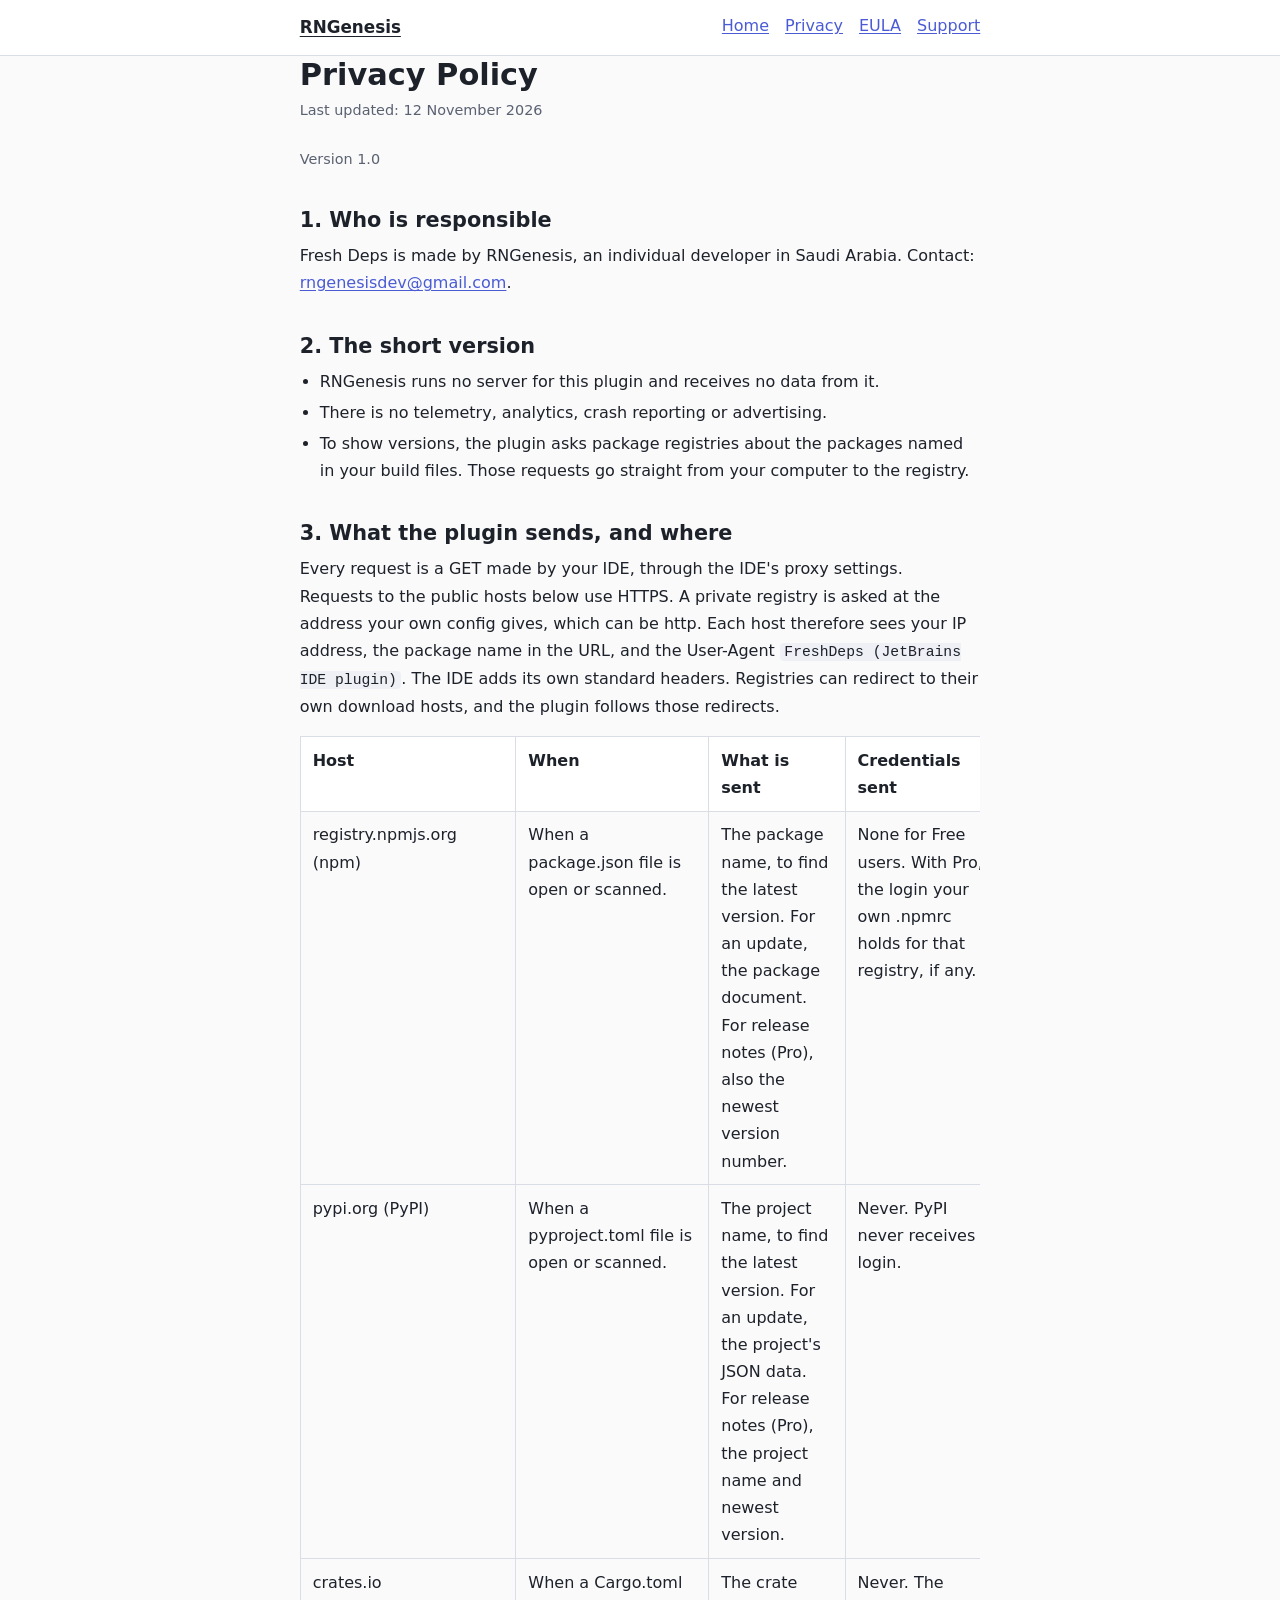
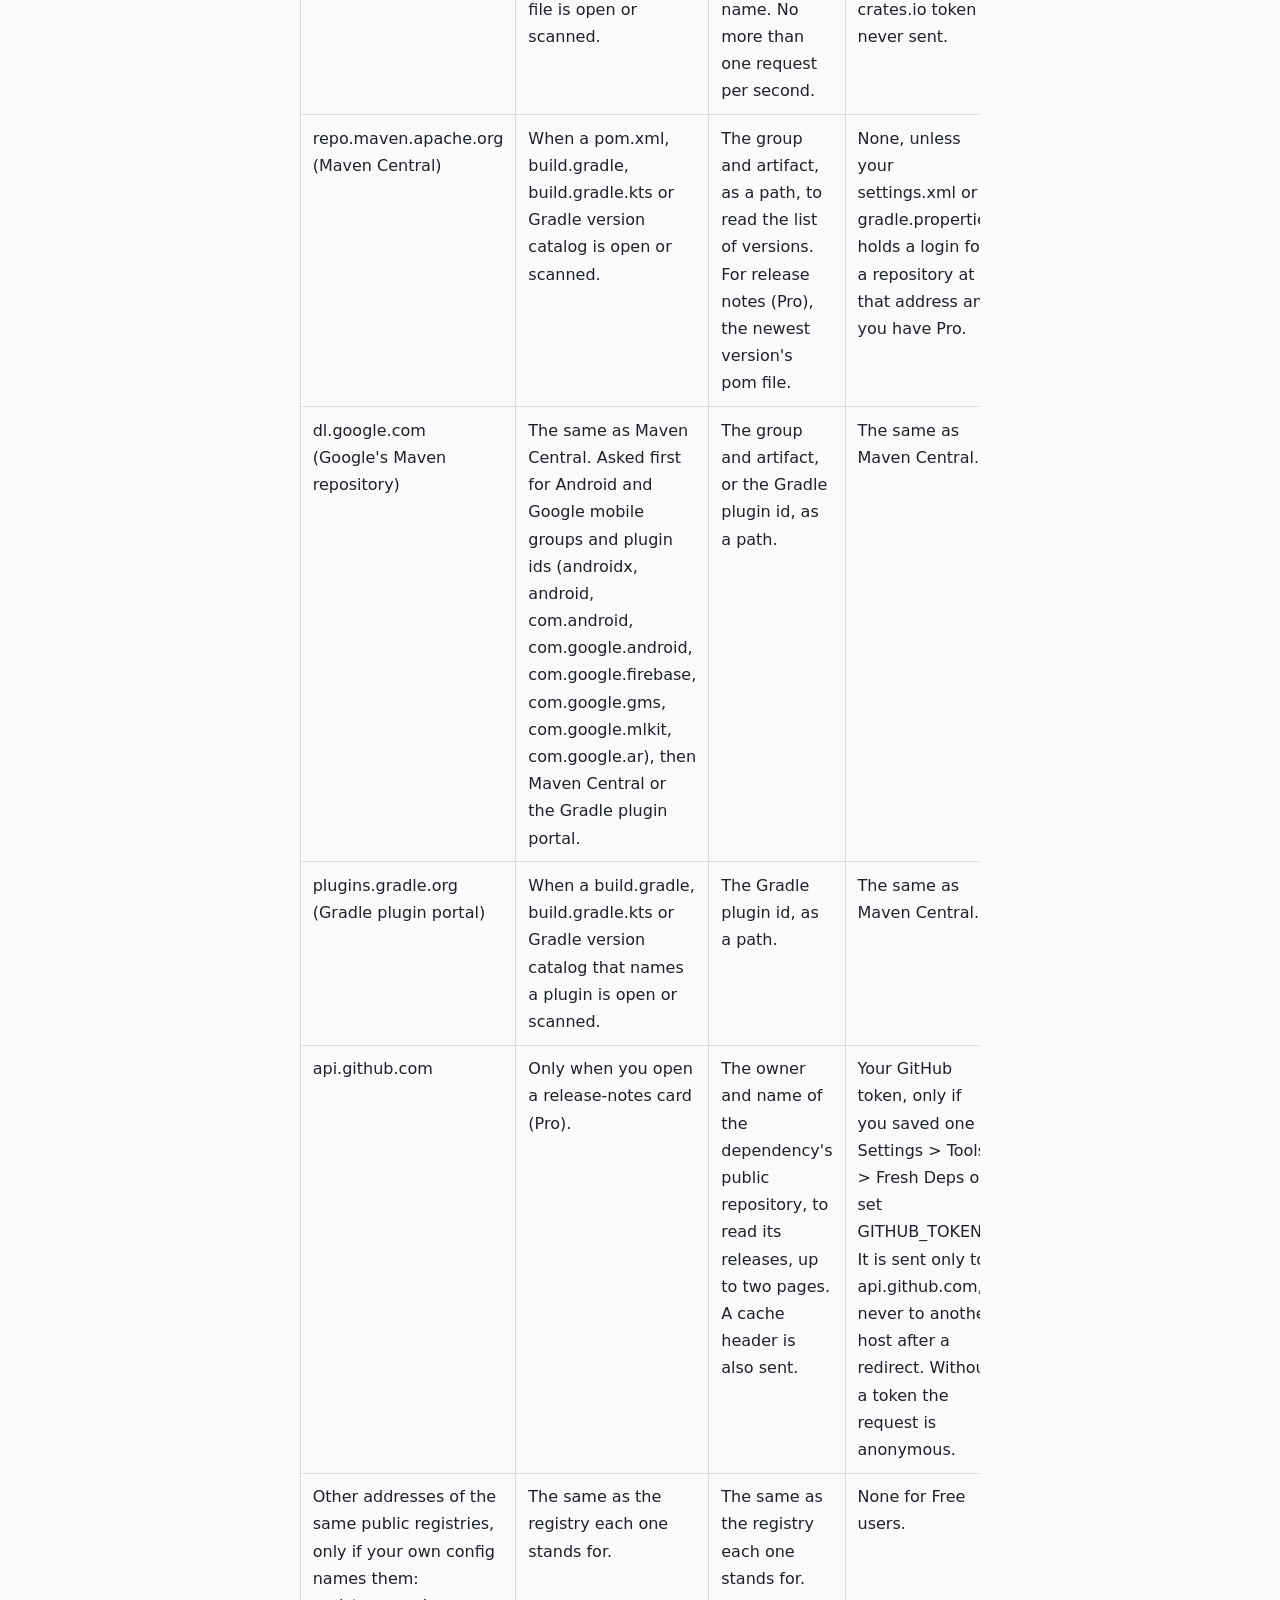
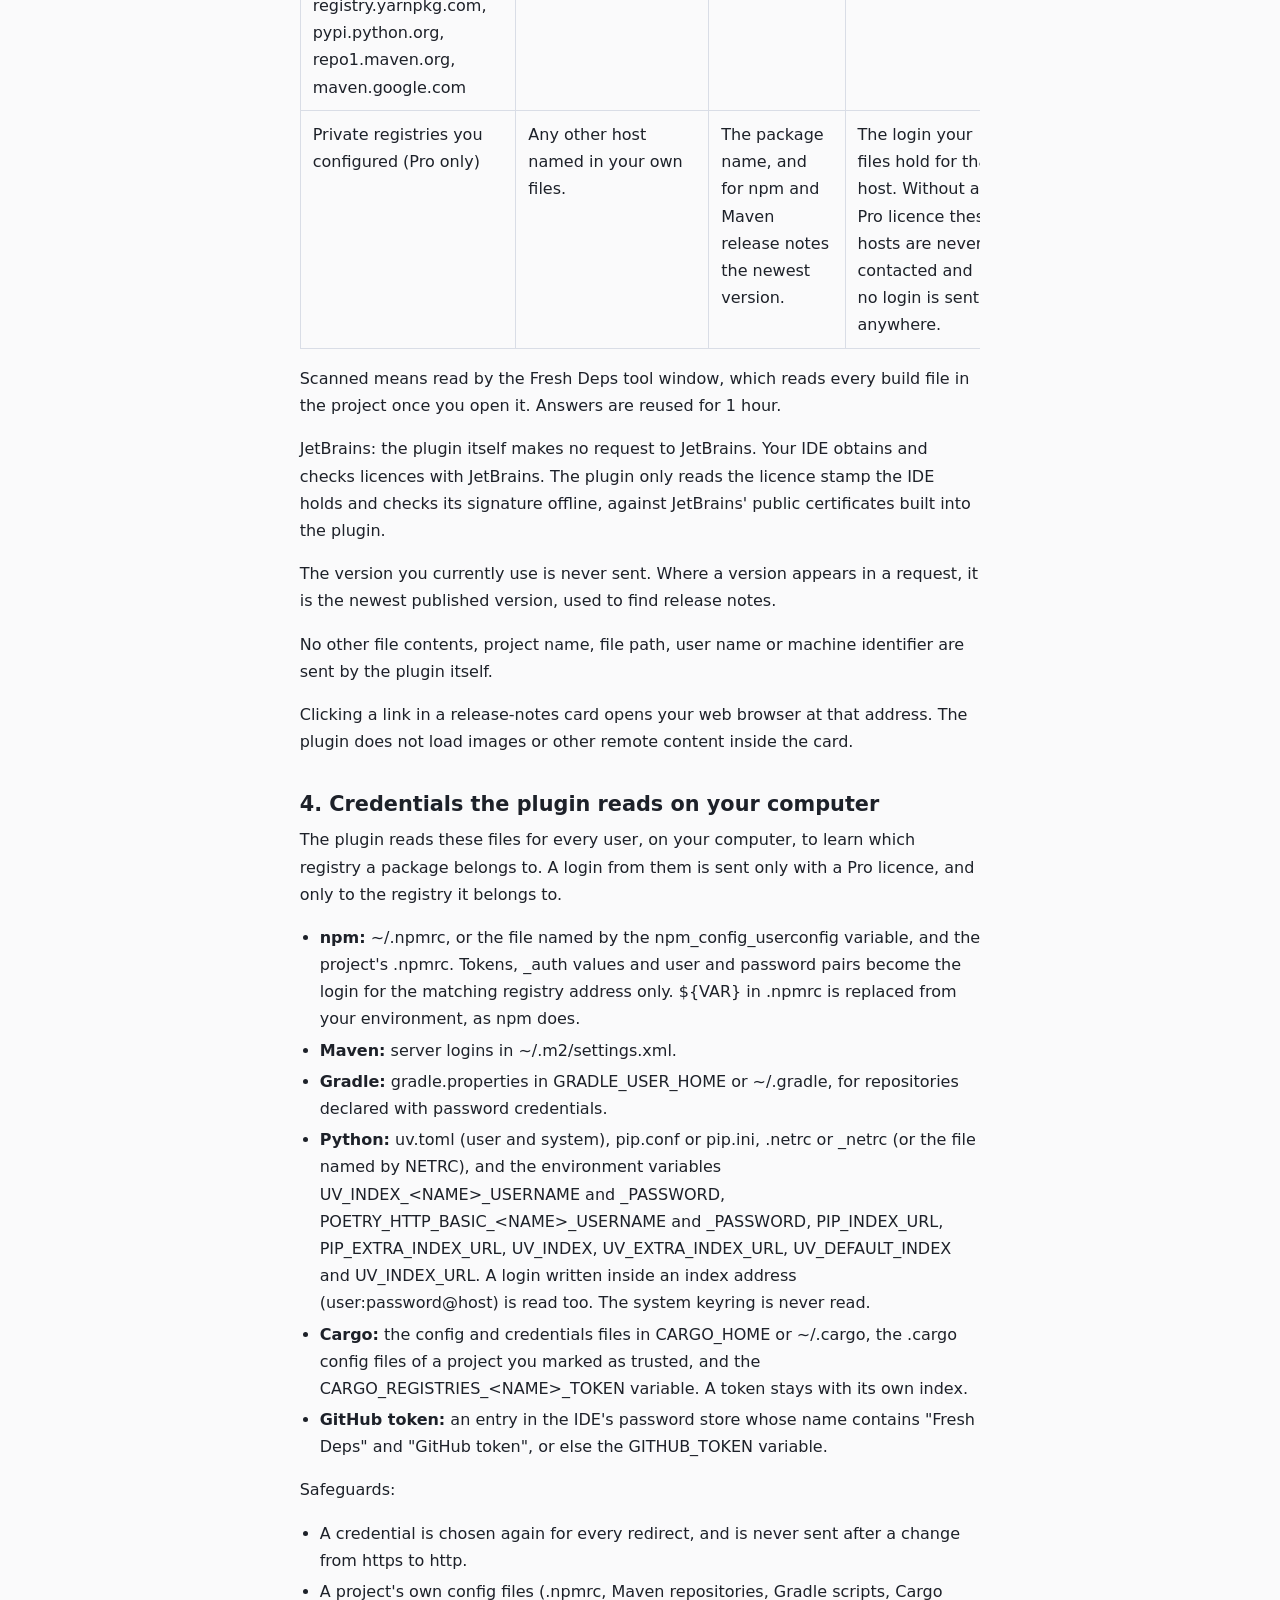
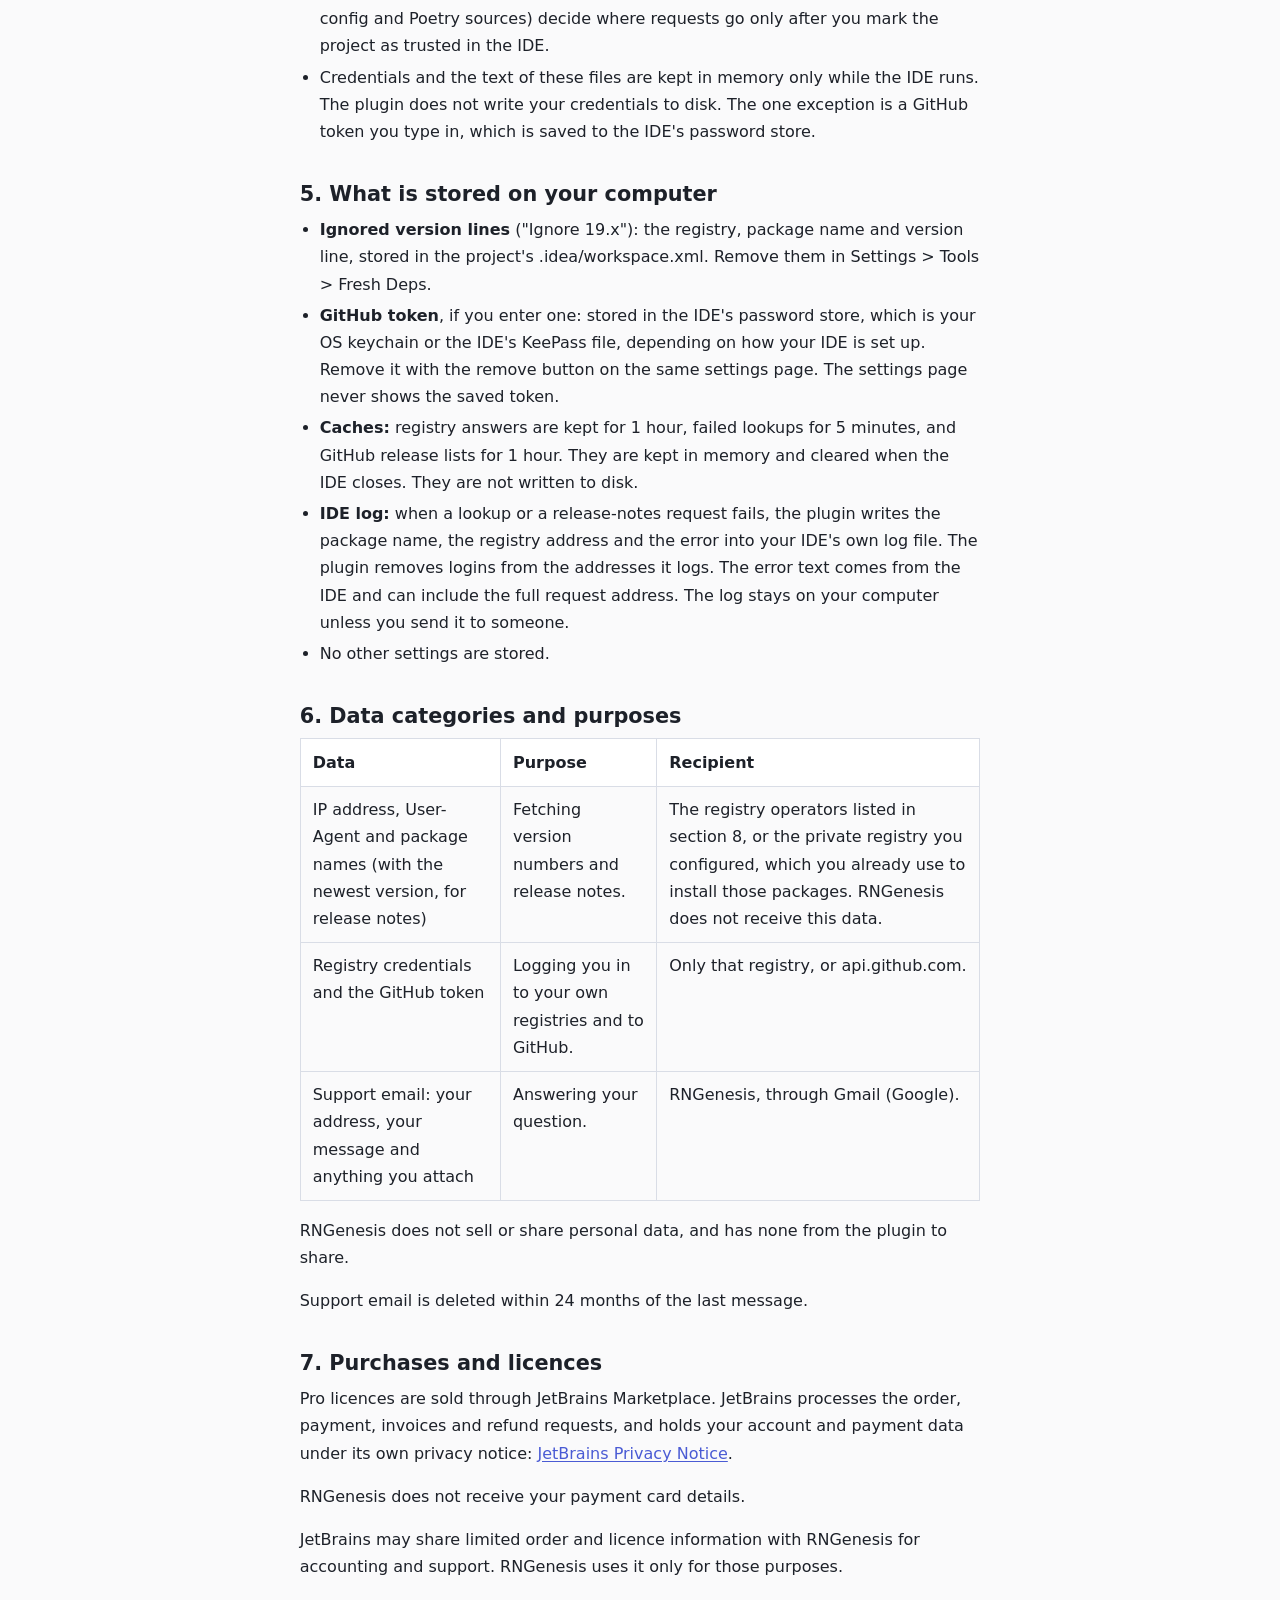
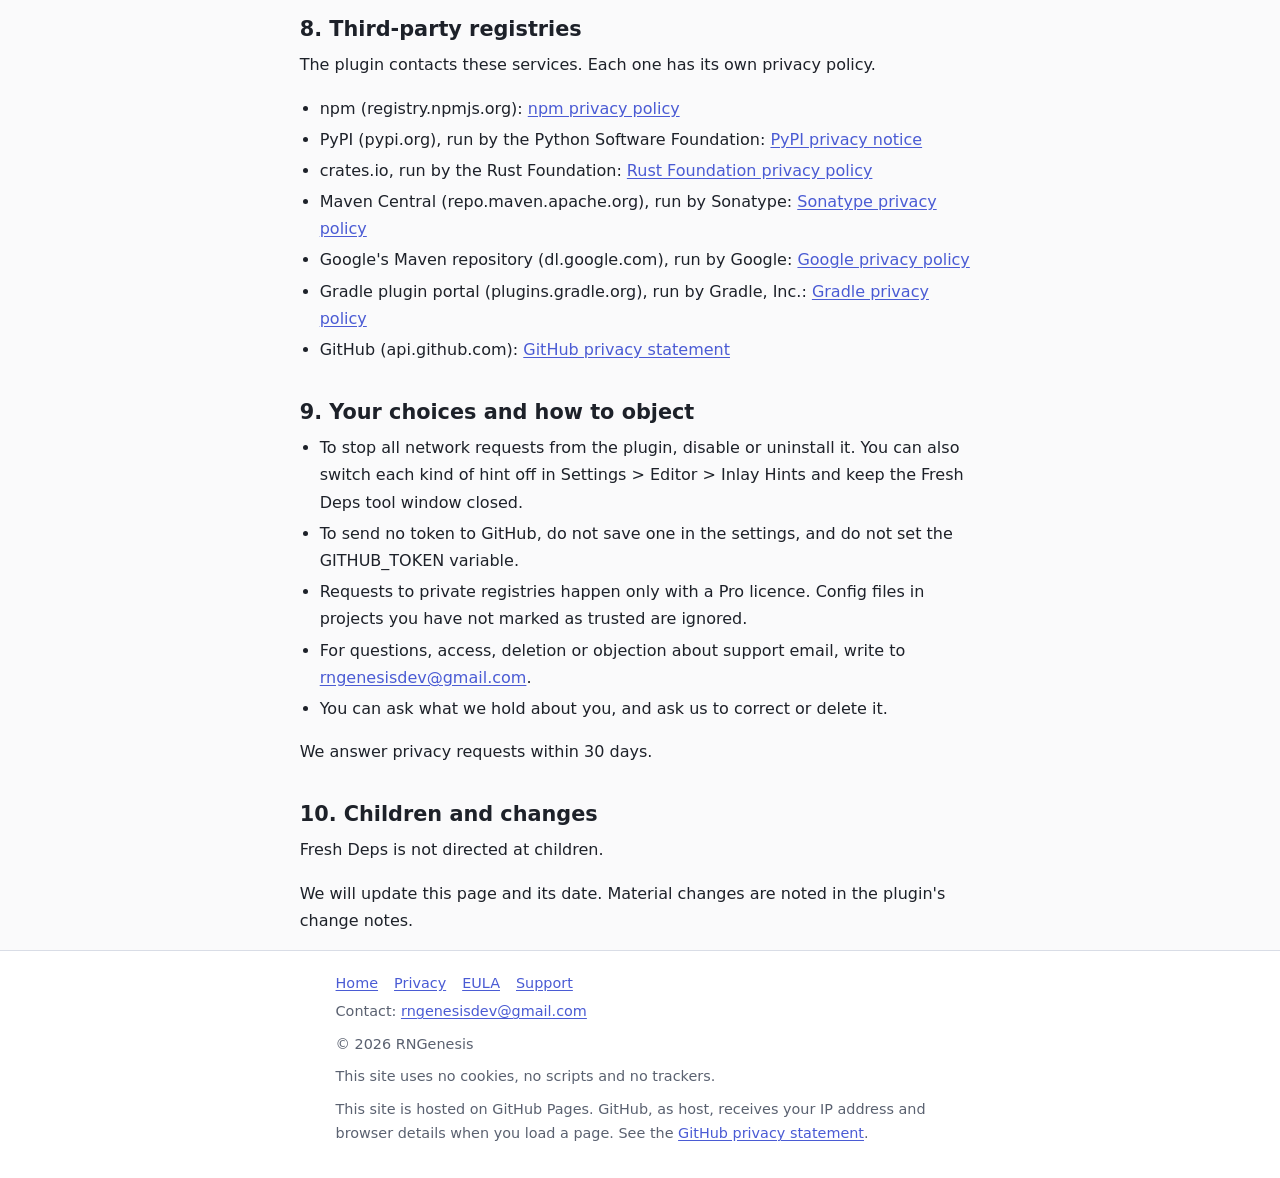
==== privacy.html @ c31cb67f "RNGenesis site: home, privacy policy, EULA, support" ====
<!doctype html>
<html lang="en">
<head>
  <meta charset="utf-8">
  <meta name="viewport" content="width=device-width, initial-scale=1">
  <title>Privacy Policy - Fresh Deps</title>
  <meta name="description" content="How the Fresh Deps plugin and the RNGenesis website handle personal data.">
  <link rel="stylesheet" href="style.css">
</head>
<body>

<header class="site-header">
  <div class="wrap">
    <a class="brand" href="index.html">RNGenesis</a>
    <nav aria-label="Main">
      <ul>
        <li><a href="index.html">Home</a></li>
        <li><a href="privacy.html">Privacy</a></li>
        <li><a href="eula.html">EULA</a></li>
        <li><a href="support.html">Support</a></li>
      </ul>
    </nav>
  </div>
</header>

<main class="wrap">

  <h1>Privacy Policy</h1>
  <p class="updated">Last updated: 12 November 2026</p>
  <p class="updated">Version 1.0</p>

  <section>
    <h2>1. Who is responsible</h2>
    <p>Fresh Deps is made by RNGenesis, an individual developer in Saudi Arabia. Contact: <a href="mailto:rngenesisdev@gmail.com">rngenesisdev@gmail.com</a>.</p>
  </section>

  <section>
    <h2>2. The short version</h2>
    <ul>
      <li>RNGenesis runs no server for this plugin and receives no data from it.</li>
      <li>There is no telemetry, analytics, crash reporting or advertising.</li>
      <li>To show versions, the plugin asks package registries about the packages named in your build files. Those requests go straight from your computer to the registry.</li>
    </ul>
  </section>

  <section>
    <h2>3. What the plugin sends, and where</h2>
    <p>Every request is a GET made by your IDE, through the IDE's proxy settings. Requests to the public hosts below use HTTPS. A private registry is asked at the address your own config gives, which can be http. Each host therefore sees your IP address, the package name in the URL, and the User-Agent <code>FreshDeps (JetBrains IDE plugin)</code>. The IDE adds its own standard headers. Registries can redirect to their own download hosts, and the plugin follows those redirects.</p>

    <div class="table-wrap">
      <table>
        <thead>
          <tr>
            <th scope="col">Host</th>
            <th scope="col">When</th>
            <th scope="col">What is sent</th>
            <th scope="col">Credentials sent</th>
          </tr>
        </thead>
        <tbody>
          <tr>
            <td>registry.npmjs.org (npm)</td>
            <td>When a package.json file is open or scanned.</td>
            <td>The package name, to find the latest version. For an update, the package document. For release notes (Pro), also the newest version number.</td>
            <td>None for Free users. With Pro, the login your own .npmrc holds for that registry, if any.</td>
          </tr>
          <tr>
            <td>pypi.org (PyPI)</td>
            <td>When a pyproject.toml file is open or scanned.</td>
            <td>The project name, to find the latest version. For an update, the project's JSON data. For release notes (Pro), the project name and newest version.</td>
            <td>Never. PyPI never receives a login.</td>
          </tr>
          <tr>
            <td>crates.io</td>
            <td>When a Cargo.toml file is open or scanned.</td>
            <td>The crate name. No more than one request per second.</td>
            <td>Never. The crates.io token is never sent.</td>
          </tr>
          <tr>
            <td>repo.maven.apache.org (Maven Central)</td>
            <td>When a pom.xml, build.gradle, build.gradle.kts or Gradle version catalog is open or scanned.</td>
            <td>The group and artifact, as a path, to read the list of versions. For release notes (Pro), the newest version's pom file.</td>
            <td>None, unless your settings.xml or gradle.properties holds a login for a repository at that address and you have Pro.</td>
          </tr>
          <tr>
            <td>dl.google.com (Google's Maven repository)</td>
            <td>The same as Maven Central. Asked first for Android and Google mobile groups and plugin ids (androidx, android, com.android, com.google.android, com.google.firebase, com.google.gms, com.google.mlkit, com.google.ar), then Maven Central or the Gradle plugin portal.</td>
            <td>The group and artifact, or the Gradle plugin id, as a path.</td>
            <td>The same as Maven Central.</td>
          </tr>
          <tr>
            <td>plugins.gradle.org (Gradle plugin portal)</td>
            <td>When a build.gradle, build.gradle.kts or Gradle version catalog that names a plugin is open or scanned.</td>
            <td>The Gradle plugin id, as a path.</td>
            <td>The same as Maven Central.</td>
          </tr>
          <tr>
            <td>api.github.com</td>
            <td>Only when you open a release-notes card (Pro).</td>
            <td>The owner and name of the dependency's public repository, to read its releases, up to two pages. A cache header is also sent.</td>
            <td>Your GitHub token, only if you saved one in Settings &gt; Tools &gt; Fresh Deps or set GITHUB_TOKEN. It is sent only to api.github.com, never to another host after a redirect. Without a token the request is anonymous.</td>
          </tr>
          <tr>
            <td>Other addresses of the same public registries, only if your own config names them: registry.yarnpkg.com, pypi.python.org, repo1.maven.org, maven.google.com</td>
            <td>The same as the registry each one stands for.</td>
            <td>The same as the registry each one stands for.</td>
            <td>None for Free users.</td>
          </tr>
          <tr>
            <td>Private registries you configured (Pro only)</td>
            <td>Any other host named in your own files.</td>
            <td>The package name, and for npm and Maven release notes the newest version.</td>
            <td>The login your files hold for that host. Without a Pro licence these hosts are never contacted and no login is sent anywhere.</td>
          </tr>
        </tbody>
      </table>
    </div>

    <p>Scanned means read by the Fresh Deps tool window, which reads every build file in the project once you open it. Answers are reused for 1 hour.</p>

    <p>JetBrains: the plugin itself makes no request to JetBrains. Your IDE obtains and checks licences with JetBrains. The plugin only reads the licence stamp the IDE holds and checks its signature offline, against JetBrains' public certificates built into the plugin.</p>

    <p>The version you currently use is never sent. Where a version appears in a request, it is the newest published version, used to find release notes.</p>
    <p>No other file contents, project name, file path, user name or machine identifier are sent by the plugin itself.</p>
    <p>Clicking a link in a release-notes card opens your web browser at that address. The plugin does not load images or other remote content inside the card.</p>
  </section>

  <section>
    <h2>4. Credentials the plugin reads on your computer</h2>
    <p>The plugin reads these files for every user, on your computer, to learn which registry a package belongs to. A login from them is sent only with a Pro licence, and only to the registry it belongs to.</p>
    <ul>
      <li><strong>npm:</strong> ~/.npmrc, or the file named by the npm_config_userconfig variable, and the project's .npmrc. Tokens, _auth values and user and password pairs become the login for the matching registry address only. ${VAR} in .npmrc is replaced from your environment, as npm does.</li>
      <li><strong>Maven:</strong> server logins in ~/.m2/settings.xml.</li>
      <li><strong>Gradle:</strong> gradle.properties in GRADLE_USER_HOME or ~/.gradle, for repositories declared with password credentials.</li>
      <li><strong>Python:</strong> uv.toml (user and system), pip.conf or pip.ini, .netrc or _netrc (or the file named by NETRC), and the environment variables UV_INDEX_&lt;NAME&gt;_USERNAME and _PASSWORD, POETRY_HTTP_BASIC_&lt;NAME&gt;_USERNAME and _PASSWORD, PIP_INDEX_URL, PIP_EXTRA_INDEX_URL, UV_INDEX, UV_EXTRA_INDEX_URL, UV_DEFAULT_INDEX and UV_INDEX_URL. A login written inside an index address (user:password@host) is read too. The system keyring is never read.</li>
      <li><strong>Cargo:</strong> the config and credentials files in CARGO_HOME or ~/.cargo, the .cargo config files of a project you marked as trusted, and the CARGO_REGISTRIES_&lt;NAME&gt;_TOKEN variable. A token stays with its own index.</li>
      <li><strong>GitHub token:</strong> an entry in the IDE's password store whose name contains "Fresh Deps" and "GitHub token", or else the GITHUB_TOKEN variable.</li>
    </ul>
    <p>Safeguards:</p>
    <ul>
      <li>A credential is chosen again for every redirect, and is never sent after a change from https to http.</li>
      <li>A project's own config files (.npmrc, Maven repositories, Gradle scripts, Cargo config and Poetry sources) decide where requests go only after you mark the project as trusted in the IDE.</li>
      <li>Credentials and the text of these files are kept in memory only while the IDE runs. The plugin does not write your credentials to disk. The one exception is a GitHub token you type in, which is saved to the IDE's password store.</li>
    </ul>
  </section>

  <section>
    <h2>5. What is stored on your computer</h2>
    <ul>
      <li><strong>Ignored version lines</strong> ("Ignore 19.x"): the registry, package name and version line, stored in the project's .idea/workspace.xml. Remove them in Settings &gt; Tools &gt; Fresh Deps.</li>
      <li><strong>GitHub token</strong>, if you enter one: stored in the IDE's password store, which is your OS keychain or the IDE's KeePass file, depending on how your IDE is set up. Remove it with the remove button on the same settings page. The settings page never shows the saved token.</li>
      <li><strong>Caches:</strong> registry answers are kept for 1 hour, failed lookups for 5 minutes, and GitHub release lists for 1 hour. They are kept in memory and cleared when the IDE closes. They are not written to disk.</li>
      <li><strong>IDE log:</strong> when a lookup or a release-notes request fails, the plugin writes the package name, the registry address and the error into your IDE's own log file. The plugin removes logins from the addresses it logs. The error text comes from the IDE and can include the full request address. The log stays on your computer unless you send it to someone.</li>
      <li>No other settings are stored.</li>
    </ul>
  </section>

  <section>
    <h2>6. Data categories and purposes</h2>
    <div class="table-wrap">
      <table>
        <thead>
          <tr>
            <th scope="col">Data</th>
            <th scope="col">Purpose</th>
            <th scope="col">Recipient</th>
          </tr>
        </thead>
        <tbody>
          <tr>
            <td>IP address, User-Agent and package names (with the newest version, for release notes)</td>
            <td>Fetching version numbers and release notes.</td>
            <td>The registry operators listed in section 8, or the private registry you configured, which you already use to install those packages. RNGenesis does not receive this data.</td>
          </tr>
          <tr>
            <td>Registry credentials and the GitHub token</td>
            <td>Logging you in to your own registries and to GitHub.</td>
            <td>Only that registry, or api.github.com.</td>
          </tr>
          <tr>
            <td>Support email: your address, your message and anything you attach</td>
            <td>Answering your question.</td>
            <td>RNGenesis, through Gmail (Google).</td>
          </tr>
        </tbody>
      </table>
    </div>
    <p>RNGenesis does not sell or share personal data, and has none from the plugin to share.</p>
    <p>Support email is deleted within 24 months of the last message.</p>
  </section>

  <section>
    <h2>7. Purchases and licences</h2>
    <p>Pro licences are sold through JetBrains Marketplace. JetBrains processes the order, payment, invoices and refund requests, and holds your account and payment data under its own privacy notice: <a href="https://www.jetbrains.com/legal/docs/privacy/privacy/">JetBrains Privacy Notice</a>.</p>
    <p>RNGenesis does not receive your payment card details.</p>
    <p>JetBrains may share limited order and licence information with RNGenesis for accounting and support. RNGenesis uses it only for those purposes.</p>
  </section>

  <section>
    <h2>8. Third-party registries</h2>
    <p>The plugin contacts these services. Each one has its own privacy policy.</p>
    <ul>
      <li>npm (registry.npmjs.org): <a href="https://docs.npmjs.com/policies/privacy/">npm privacy policy</a></li>
      <li>PyPI (pypi.org), run by the Python Software Foundation: <a href="https://policies.python.org/pypi.org/Privacy-Notice/">PyPI privacy notice</a></li>
      <li>crates.io, run by the Rust Foundation: <a href="https://rustfoundation.org/policy/privacy-policy/">Rust Foundation privacy policy</a></li>
      <li>Maven Central (repo.maven.apache.org), run by Sonatype: <a href="https://www.sonatype.com/privacy-policy">Sonatype privacy policy</a></li>
      <li>Google's Maven repository (dl.google.com), run by Google: <a href="https://policies.google.com/privacy">Google privacy policy</a></li>
      <li>Gradle plugin portal (plugins.gradle.org), run by Gradle, Inc.: <a href="https://develocity.ai/legal/privacy/">Gradle privacy policy</a></li>
      <li>GitHub (api.github.com): <a href="https://docs.github.com/en/site-policy/privacy-policies/github-general-privacy-statement">GitHub privacy statement</a></li>
    </ul>
  </section>

  <section>
    <h2>9. Your choices and how to object</h2>
    <ul>
      <li>To stop all network requests from the plugin, disable or uninstall it. You can also switch each kind of hint off in Settings &gt; Editor &gt; Inlay Hints and keep the Fresh Deps tool window closed.</li>
      <li>To send no token to GitHub, do not save one in the settings, and do not set the GITHUB_TOKEN variable.</li>
      <li>Requests to private registries happen only with a Pro licence. Config files in projects you have not marked as trusted are ignored.</li>
      <li>For questions, access, deletion or objection about support email, write to <a href="mailto:rngenesisdev@gmail.com">rngenesisdev@gmail.com</a>.</li>
      <li>You can ask what we hold about you, and ask us to correct or delete it.</li>
    </ul>
    <p>We answer privacy requests within 30 days.</p>
  </section>

  <section>
    <h2>10. Children and changes</h2>
    <p>Fresh Deps is not directed at children.</p>
    <p>We will update this page and its date. Material changes are noted in the plugin's change notes.</p>
  </section>

</main>

<footer class="site-footer">
  <div class="wrap">
    <nav aria-label="Footer">
      <ul>
        <li><a href="index.html">Home</a></li>
        <li><a href="privacy.html">Privacy</a></li>
        <li><a href="eula.html">EULA</a></li>
        <li><a href="support.html">Support</a></li>
      </ul>
    </nav>
    <p>Contact: <a href="mailto:rngenesisdev@gmail.com">rngenesisdev@gmail.com</a></p>
    <p>&copy; 2026 RNGenesis</p>
    <p>This site uses no cookies, no scripts and no trackers.</p>
    <p>This site is hosted on GitHub Pages. GitHub, as host, receives your IP address and browser details when you load a page. See the <a href="https://docs.github.com/en/site-policy/privacy-policies/github-general-privacy-statement">GitHub privacy statement</a>.</p>
  </div>
</footer>

</body>
</html>
---- style.css ----
/* Shared stylesheet for the RNGenesis site. No web fonts, no images, no scripts. */

:root {
  color-scheme: light dark;
  --bg: #fafafb;
  --surface: #ffffff;
  --text: #1d2129;
  --muted: #5a6170;
  --accent: #4a5bd4;
  --accent-text: #ffffff;
  --border: #d9dde6;
  --code-bg: #eef0f5;
  --note-bg: #f0f2fb;
  --focus: #4a5bd4;
  --font: system-ui, -apple-system, "Segoe UI", Roboto, "Helvetica Neue", Arial, sans-serif;
  --mono: ui-monospace, SFMono-Regular, Menlo, Consolas, "Liberation Mono", monospace;
}

@media (prefers-color-scheme: dark) {
  :root:not([data-theme="light"]) {
    --bg: #14161b;
    --surface: #1b1e25;
    --text: #e6e8ee;
    --muted: #a3a9b8;
    --accent: #8f9cf5;
    --accent-text: #14161b;
    --border: #2f3440;
    --code-bg: #242833;
    --note-bg: #1f2431;
    --focus: #8f9cf5;
  }
}

:root[data-theme="dark"] {
  --bg: #14161b;
  --surface: #1b1e25;
  --text: #e6e8ee;
  --muted: #a3a9b8;
  --accent: #8f9cf5;
  --accent-text: #14161b;
  --border: #2f3440;
  --code-bg: #242833;
  --note-bg: #1f2431;
  --focus: #8f9cf5;
}

* {
  box-sizing: border-box;
}

html {
  -webkit-text-size-adjust: 100%;
  text-size-adjust: 100%;
}

body {
  margin: 0;
  background: var(--bg);
  color: var(--text);
  font-family: var(--font);
  font-size: 1rem;
  line-height: 1.7;
}

.wrap {
  max-width: 70ch;
  margin: 0 auto;
  padding: 0 1rem;
}

/* Header */

.site-header {
  border-bottom: 1px solid var(--border);
  background: var(--surface);
}

.site-header .wrap {
  display: flex;
  flex-wrap: wrap;
  align-items: center;
  justify-content: space-between;
  gap: 0.5rem 1rem;
  padding-top: 0.75rem;
  padding-bottom: 0.75rem;
}

.brand {
  font-weight: 700;
  font-size: 1.05rem;
  color: var(--text);
}

.site-header nav ul,
.site-footer nav ul {
  list-style: none;
  margin: 0;
  padding: 0;
  display: flex;
  flex-wrap: wrap;
  gap: 0.25rem 1rem;
}

/* Main */

main {
  padding-top: 1.5rem;
  padding-bottom: 2rem;
}

h1 {
  font-size: 1.9rem;
  line-height: 1.25;
  margin: 0 0 0.25rem;
}

h2 {
  font-size: 1.3rem;
  line-height: 1.3;
  margin: 2.25rem 0 0.5rem;
}

p {
  margin: 0 0 1rem;
}

ul,
ol {
  margin: 0 0 1rem;
  padding-left: 1.25rem;
}

li {
  margin-bottom: 0.25rem;
}

.updated {
  color: var(--muted);
  font-size: 0.9rem;
  margin-bottom: 1.5rem;
}

.lead {
  font-size: 1.15rem;
  color: var(--text);
}

a {
  color: var(--accent);
  text-decoration: underline;
  text-underline-offset: 0.15em;
}

a:focus-visible,
.button:focus-visible {
  outline: 2px solid var(--focus);
  outline-offset: 2px;
}

code {
  font-family: var(--mono);
  font-size: 0.92em;
  background: var(--code-bg);
  padding: 0.05em 0.3em;
  border-radius: 4px;
}

/* Button */

.button {
  display: inline-block;
  background: var(--accent);
  color: var(--accent-text);
  text-decoration: none;
  font-weight: 600;
  padding: 0.6rem 1.1rem;
  border-radius: 6px;
  margin: 0.25rem 0 1rem;
}

.button:hover {
  filter: brightness(1.08);
}

/* Tables scroll sideways on narrow screens */

.table-wrap {
  overflow-x: auto;
  margin: 0 0 1rem;
  -webkit-overflow-scrolling: touch;
}

table {
  border-collapse: collapse;
  width: 100%;
  min-width: 16rem;
}

th,
td {
  border: 1px solid var(--border);
  padding: 0.6rem 0.75rem;
  text-align: left;
  vertical-align: top;
}

th {
  background: var(--surface);
  font-weight: 700;
}

td ul {
  margin-bottom: 0;
}

/* Footer */

.site-footer {
  border-top: 1px solid var(--border);
  background: var(--surface);
  color: var(--muted);
  font-size: 0.9rem;
}

.site-footer .wrap {
  padding-top: 1.25rem;
  padding-bottom: 1.5rem;
}

.site-footer p {
  margin-bottom: 0.5rem;
}

/* Warning box: safety notices, such as what never to send in a support email */

.warning {
  background: var(--note-bg);
  border-left: 3px solid var(--text);
  padding: 0.6rem 0.9rem;
  margin: 0 0 1rem;
  border-radius: 0 4px 4px 0;
}

.warning p:last-child {
  margin-bottom: 0;
}

/* Long variable names (for example CARGO_REGISTRIES_<NAME>_TOKEN) wrap instead of widening the page */

main li {
  overflow-wrap: break-word;
}

/* Small phones: keep the gutter at 16px, no horizontal page scroll */

@media (max-width: 380px) {
  h1 {
    font-size: 1.6rem;
  }

  h2 {
    font-size: 1.2rem;
  }
}
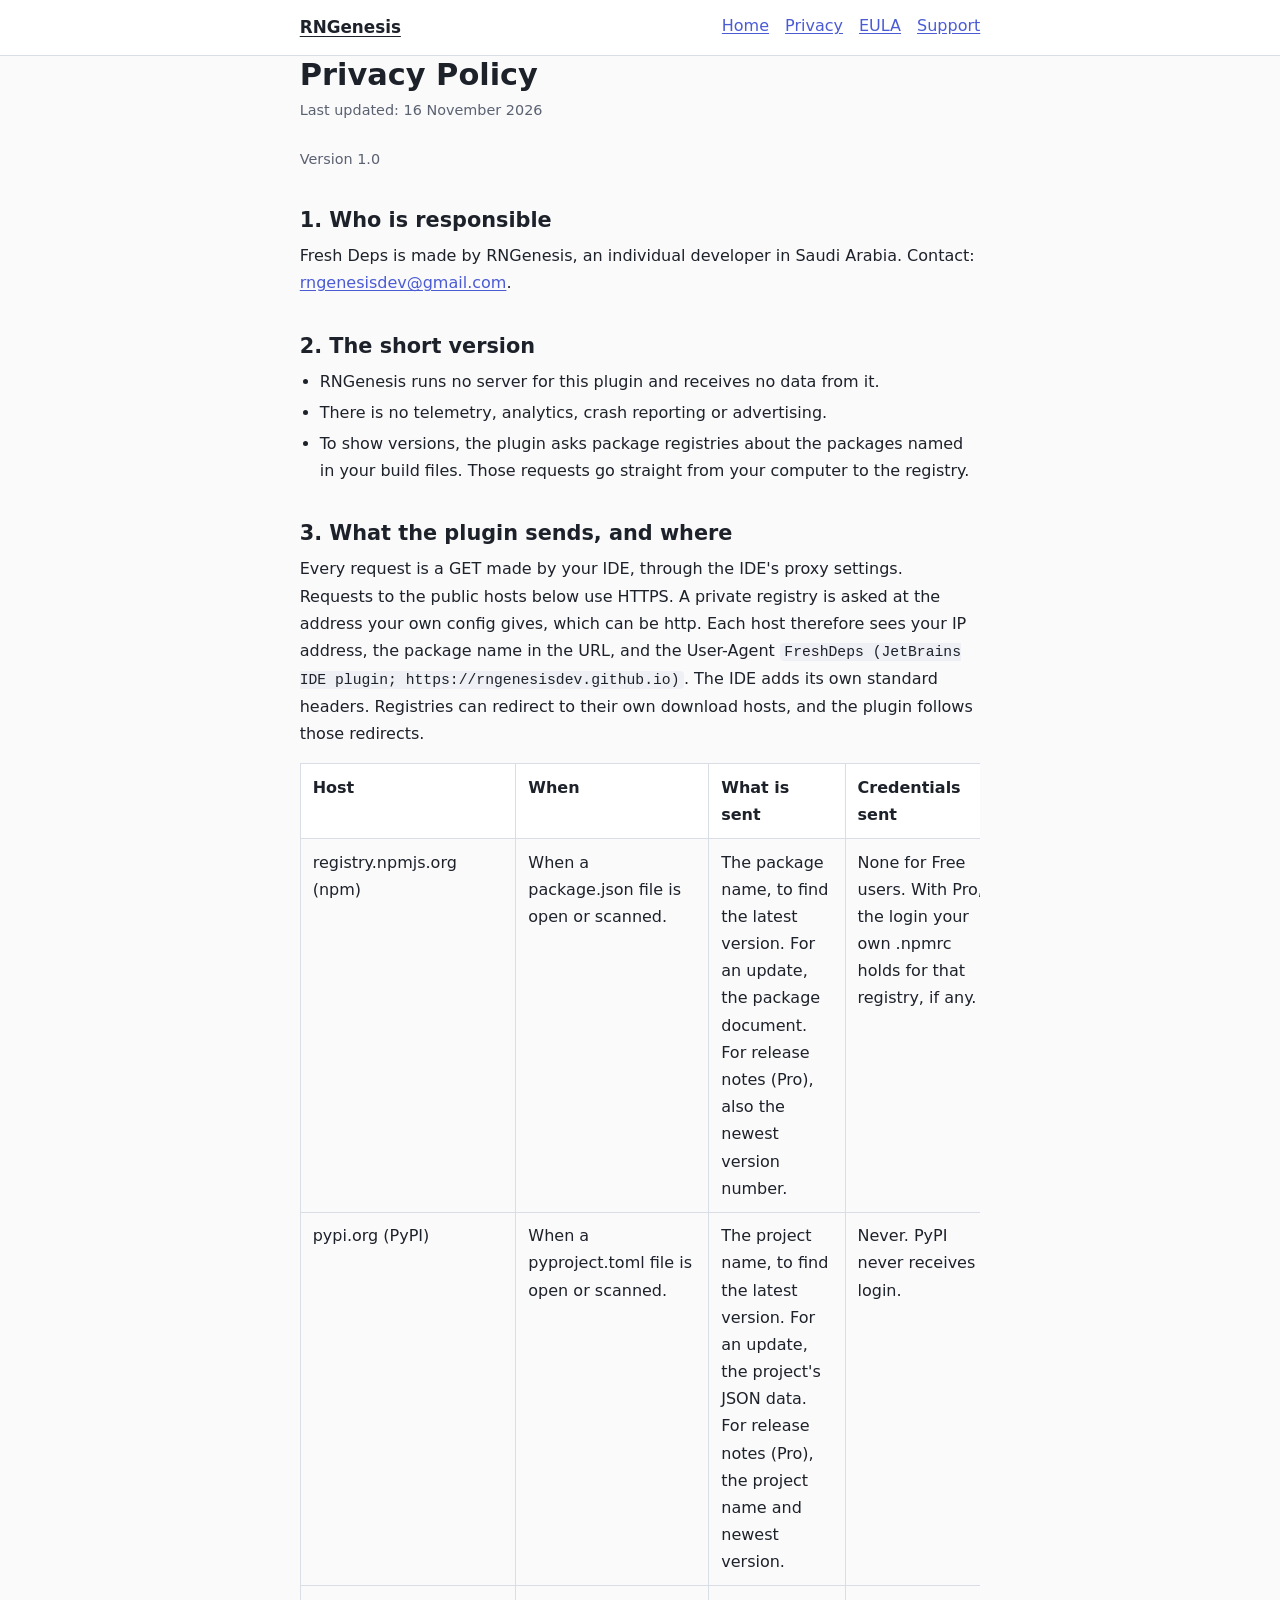
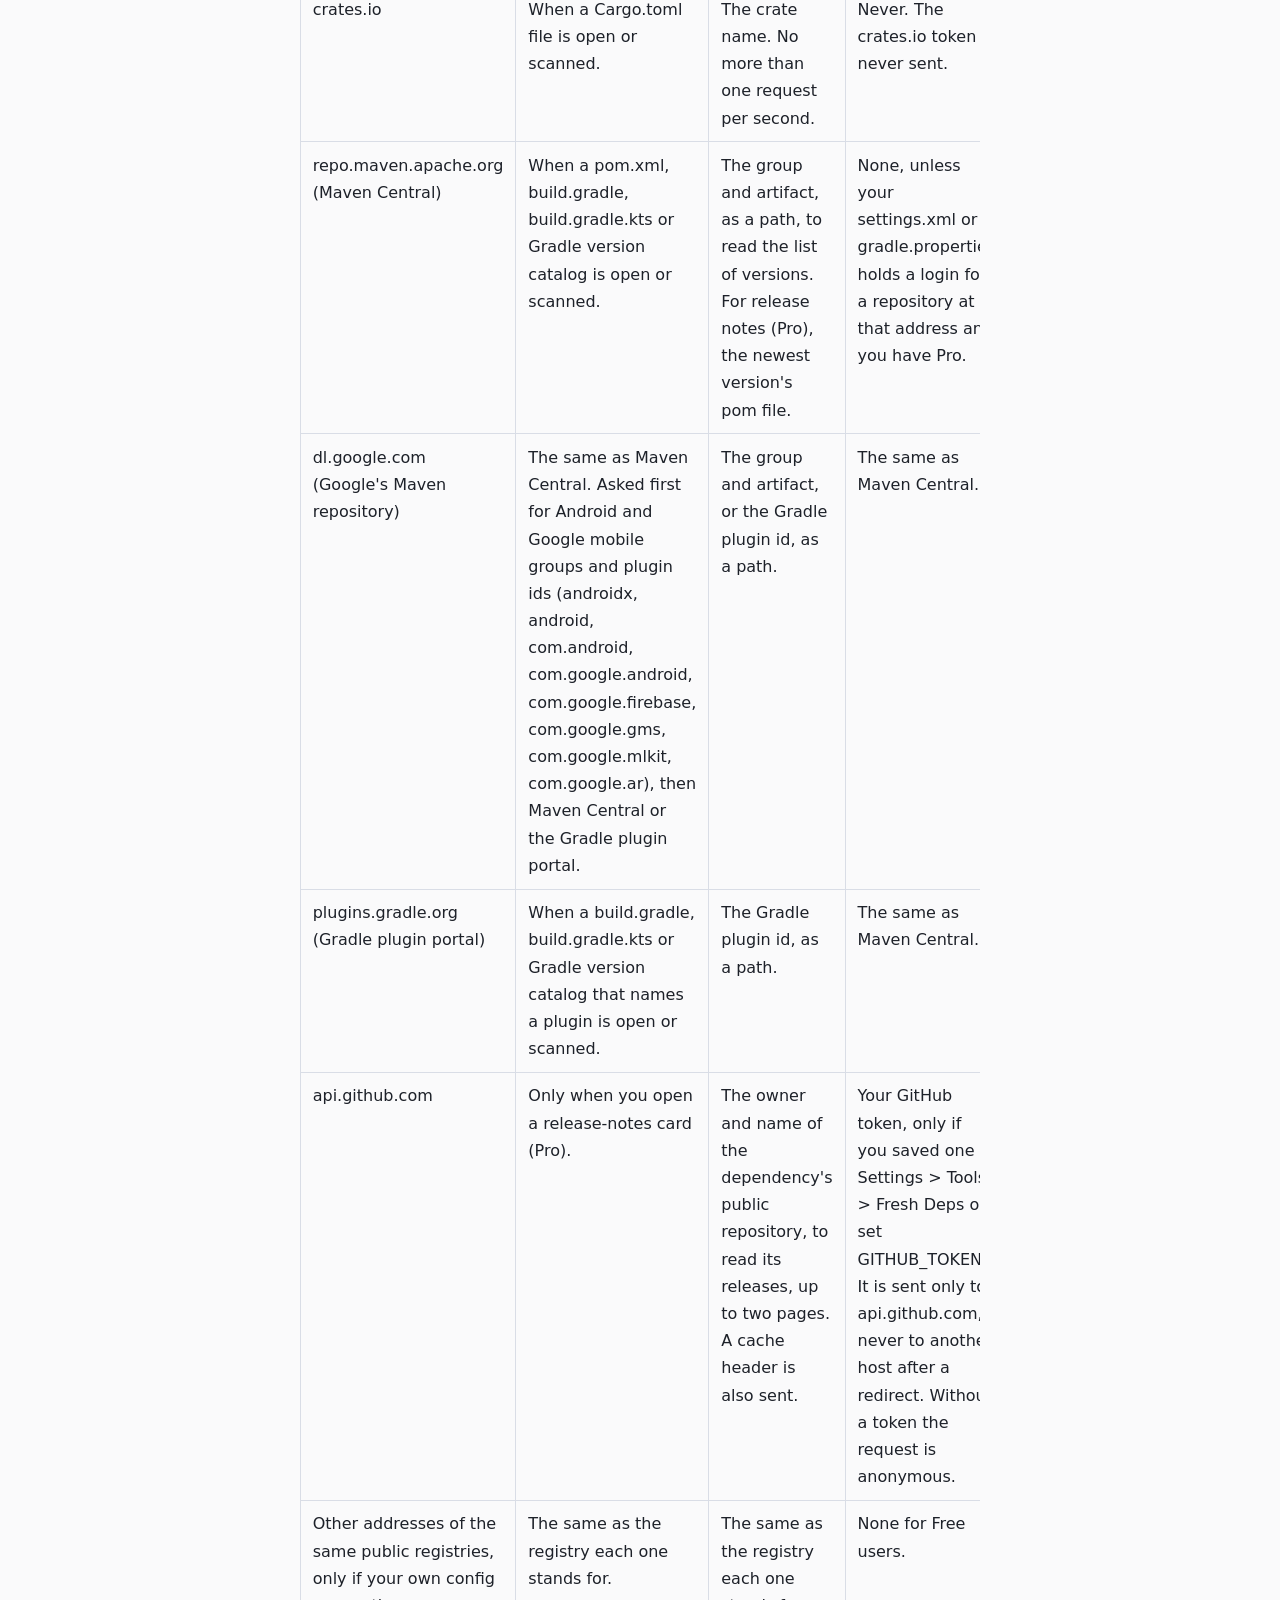
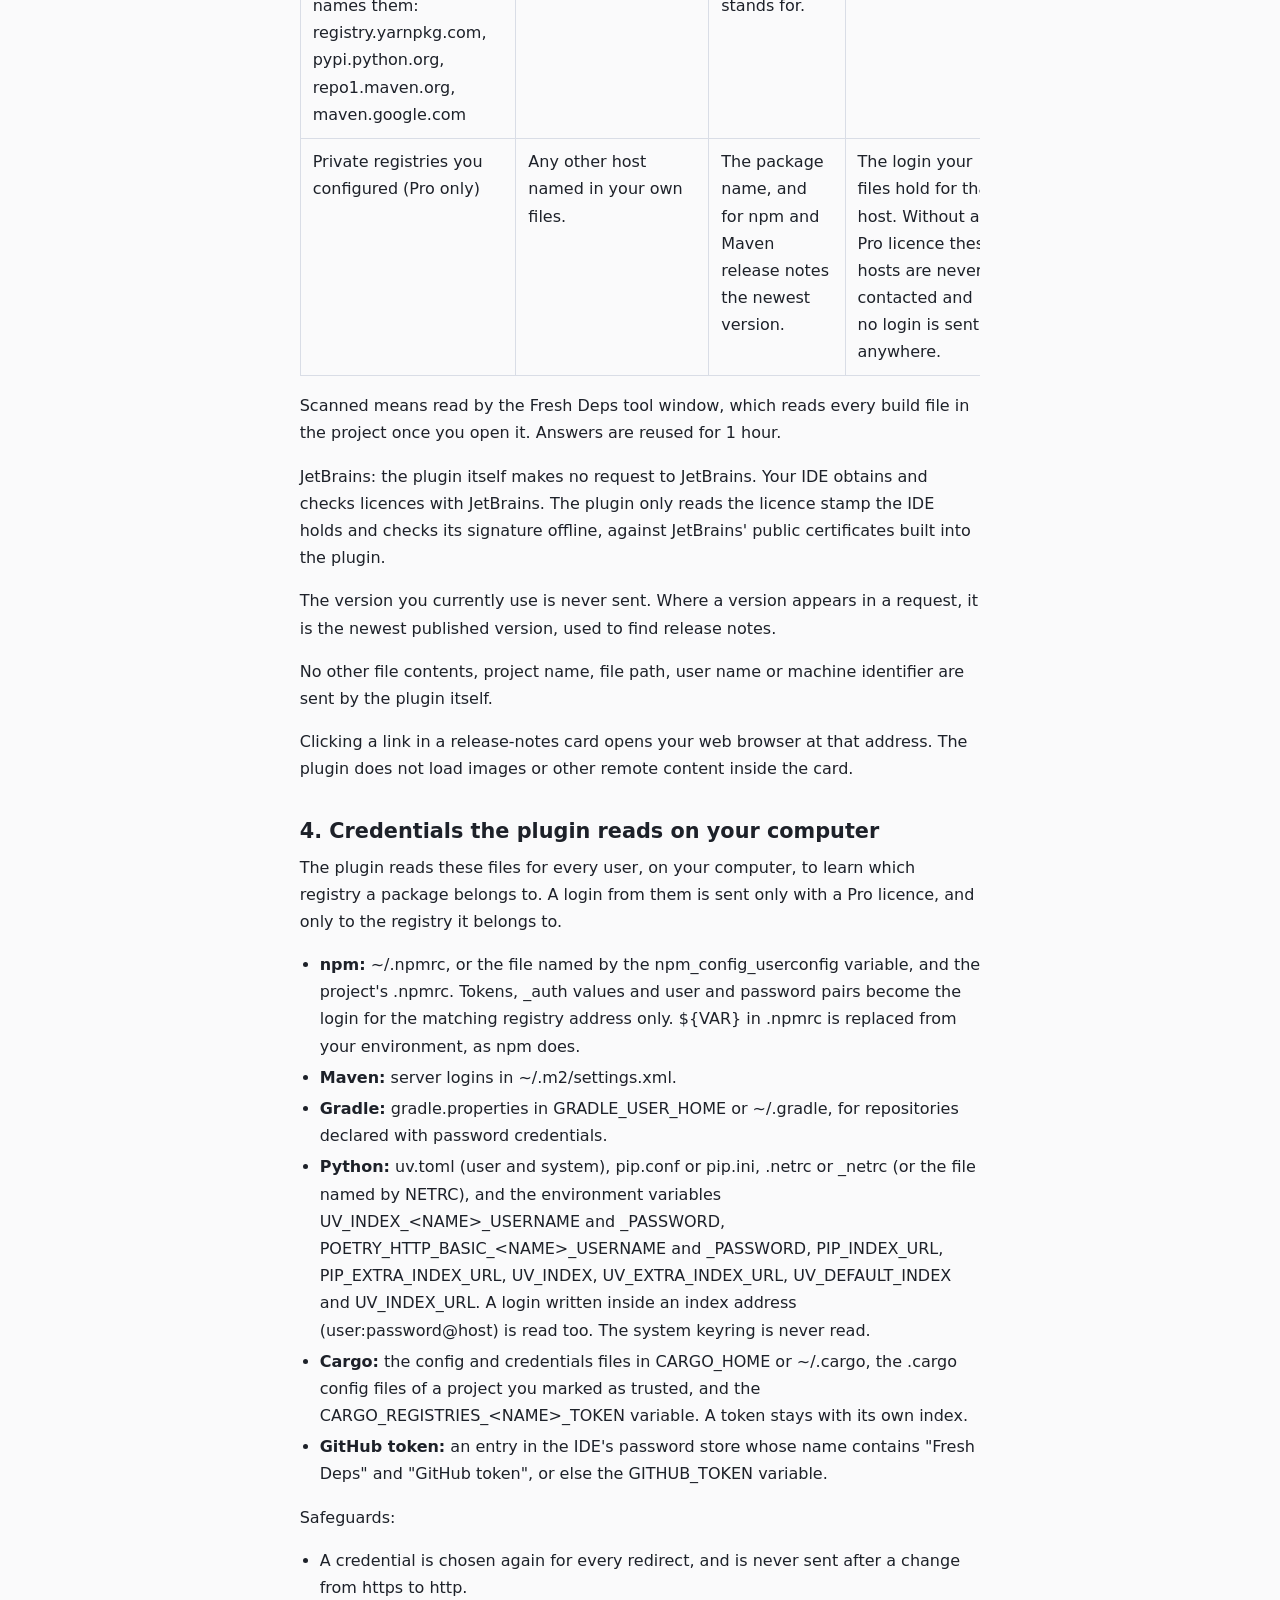
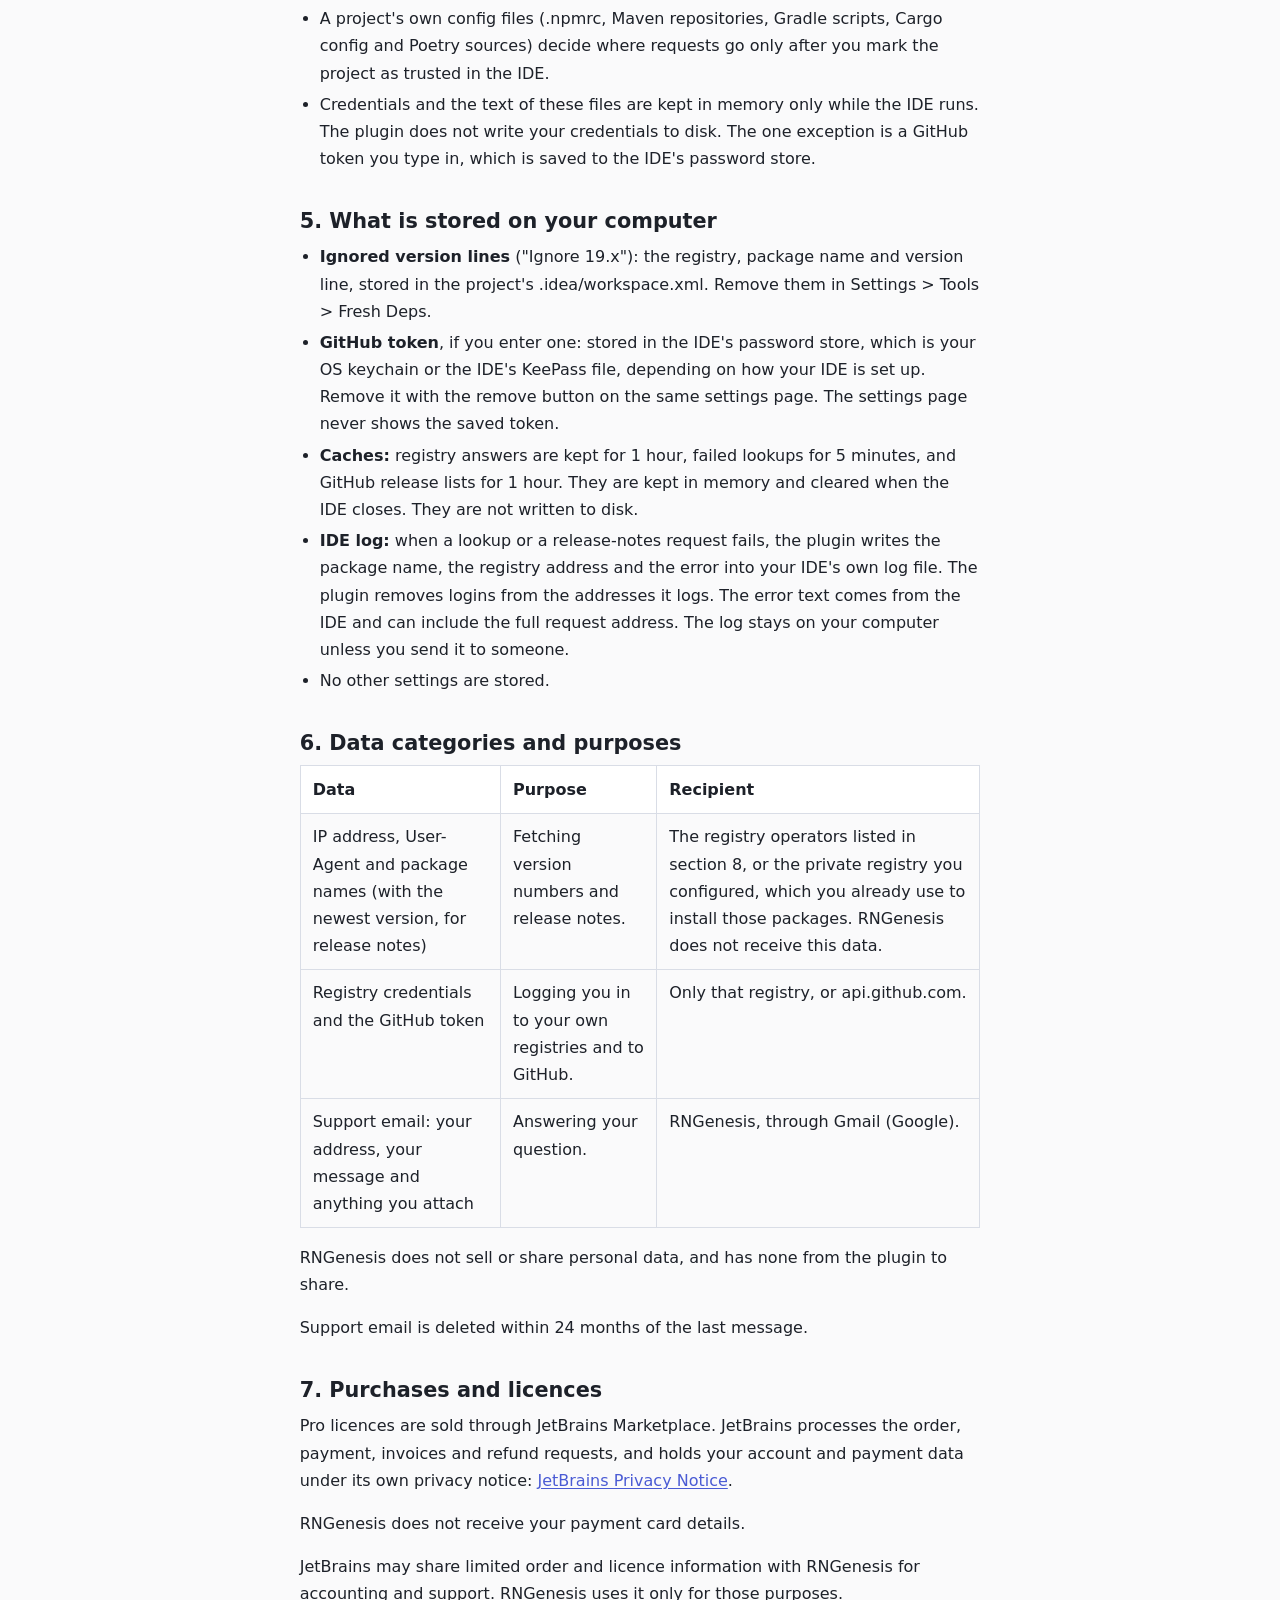
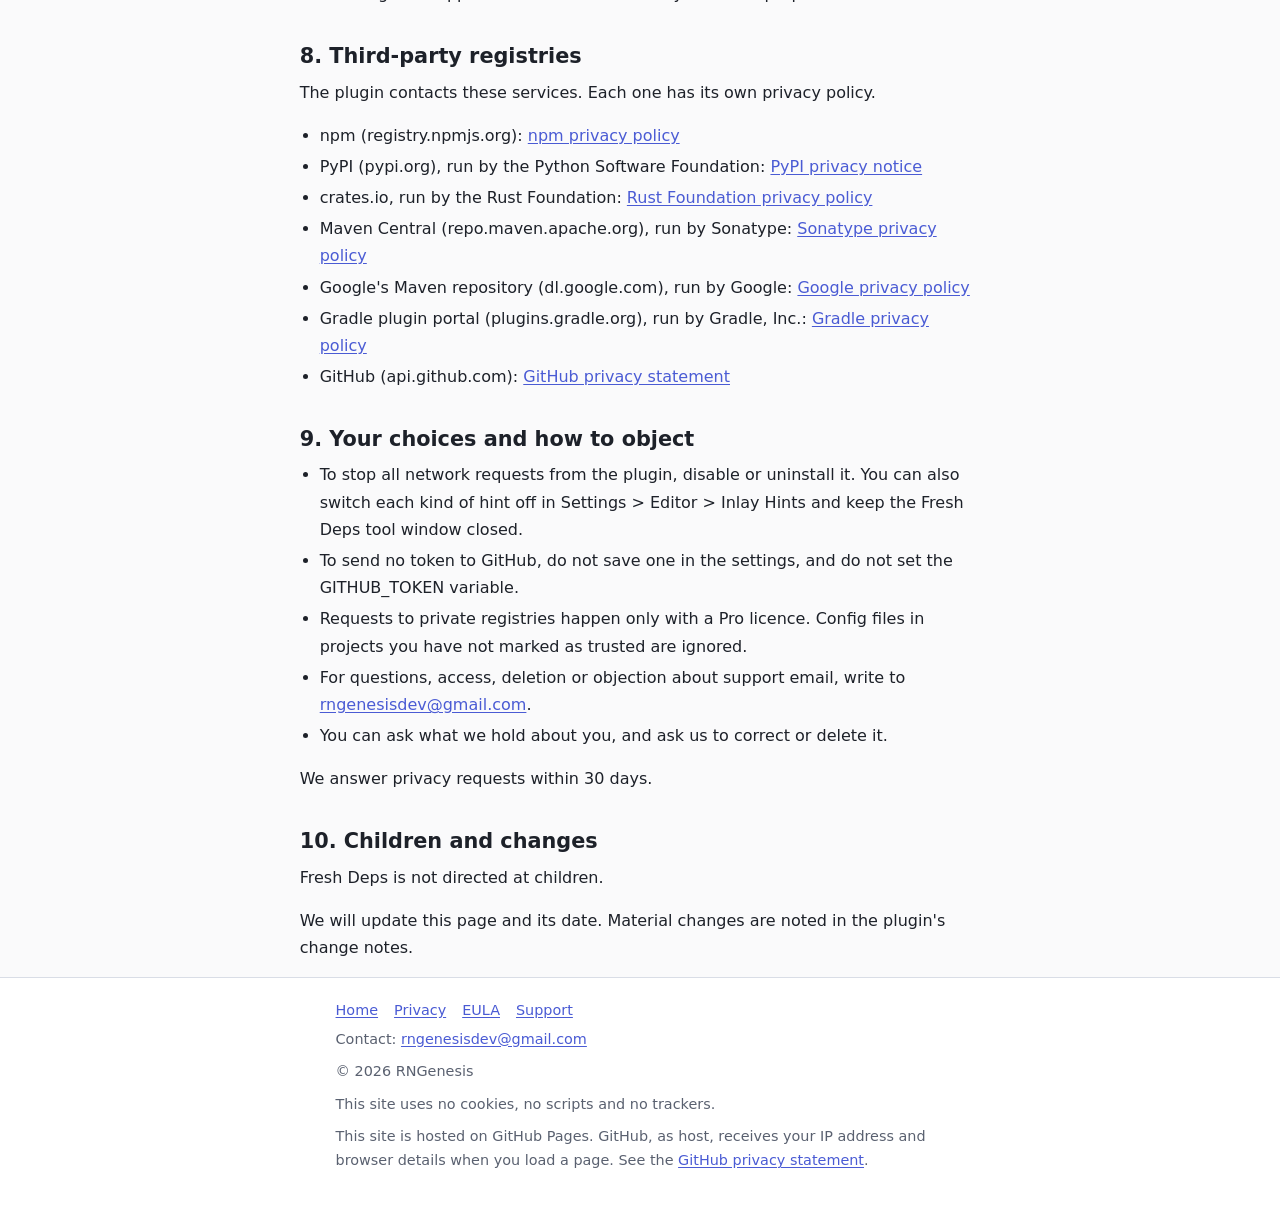
==== commit 77fc74e6: "Privacy: the plugin's User-Agent now names this site" ====
--- a/privacy.html
+++ b/privacy.html
@@ -26,7 +26,7 @@
 <main class="wrap">
 
   <h1>Privacy Policy</h1>
-  <p class="updated">Last updated: 12 November 2026</p>
+  <p class="updated">Last updated: 16 November 2026</p>
   <p class="updated">Version 1.0</p>
 
   <section>
@@ -45,7 +45,7 @@
 
   <section>
     <h2>3. What the plugin sends, and where</h2>
-    <p>Every request is a GET made by your IDE, through the IDE's proxy settings. Requests to the public hosts below use HTTPS. A private registry is asked at the address your own config gives, which can be http. Each host therefore sees your IP address, the package name in the URL, and the User-Agent <code>FreshDeps (JetBrains IDE plugin)</code>. The IDE adds its own standard headers. Registries can redirect to their own download hosts, and the plugin follows those redirects.</p>
+    <p>Every request is a GET made by your IDE, through the IDE's proxy settings. Requests to the public hosts below use HTTPS. A private registry is asked at the address your own config gives, which can be http. Each host therefore sees your IP address, the package name in the URL, and the User-Agent <code>FreshDeps (JetBrains IDE plugin; https://rngenesisdev.github.io)</code>. The IDE adds its own standard headers. Registries can redirect to their own download hosts, and the plugin follows those redirects.</p>
 
     <div class="table-wrap">
       <table>
